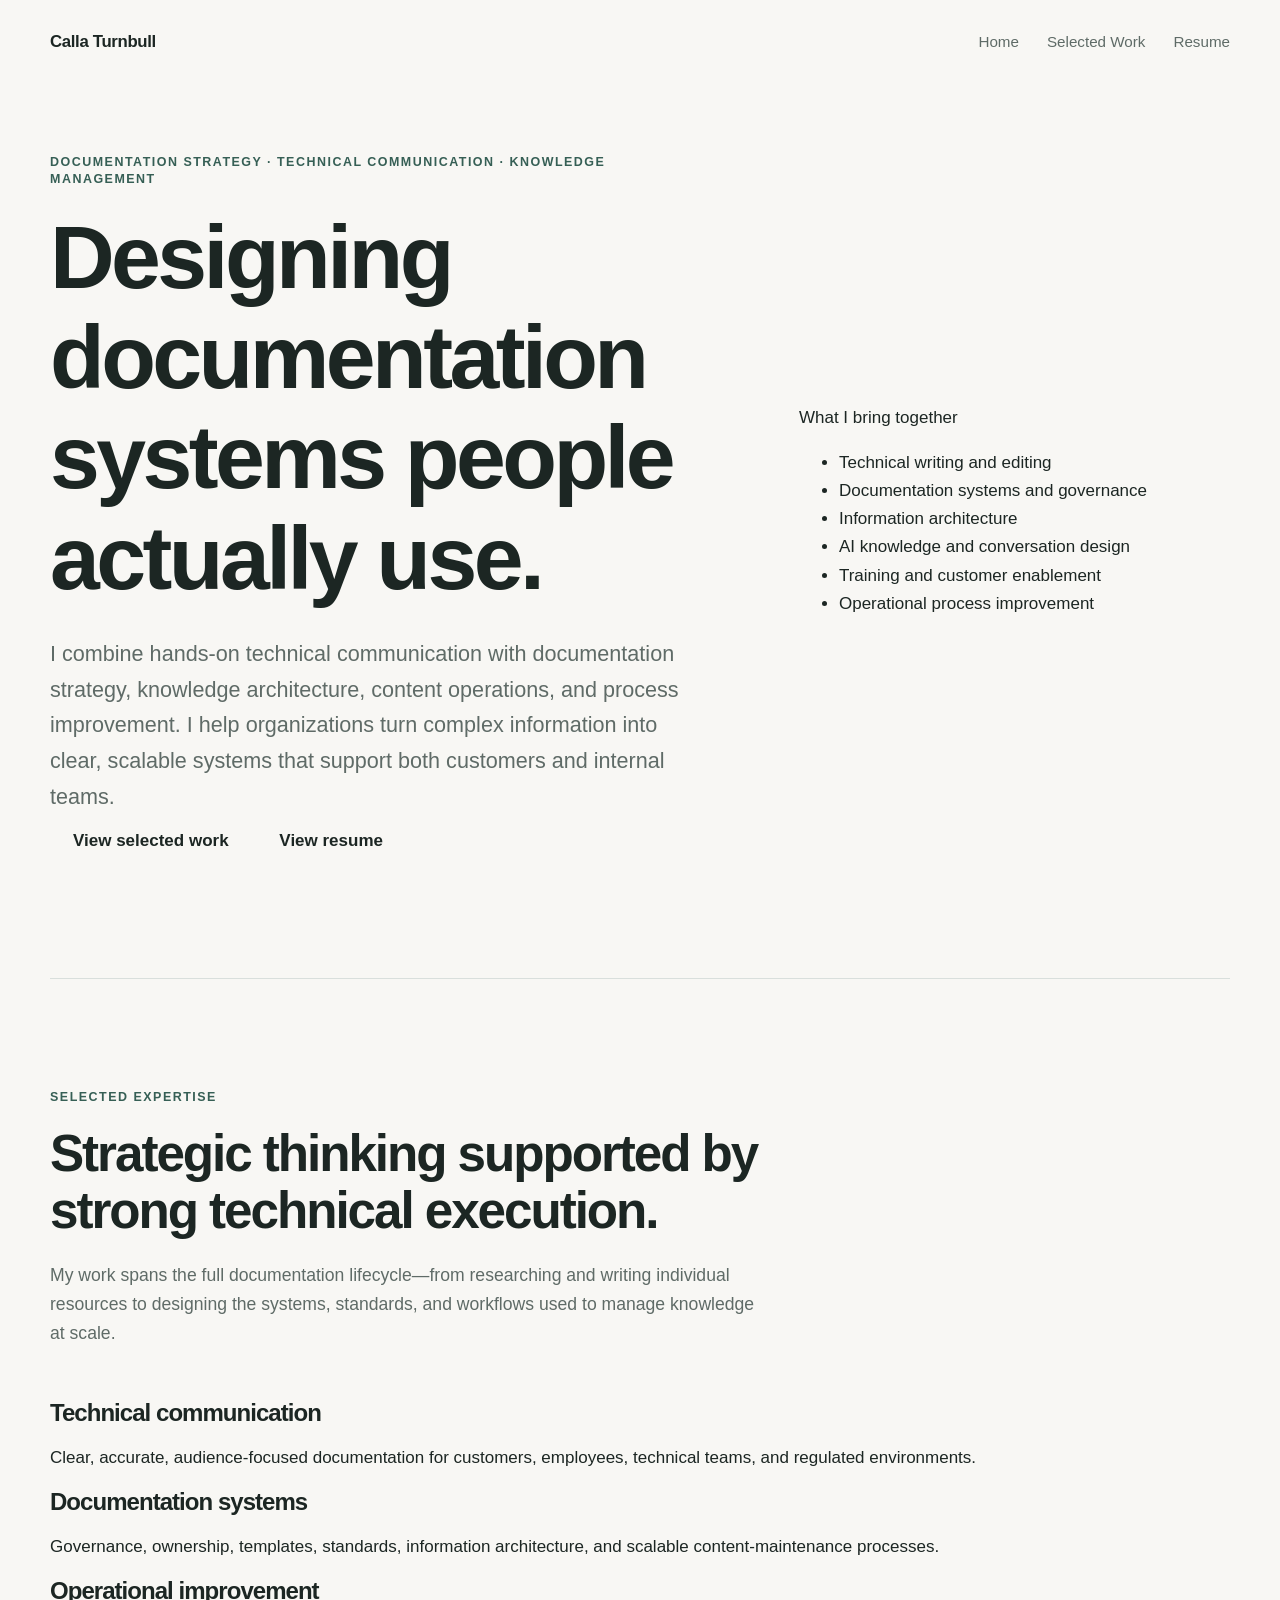
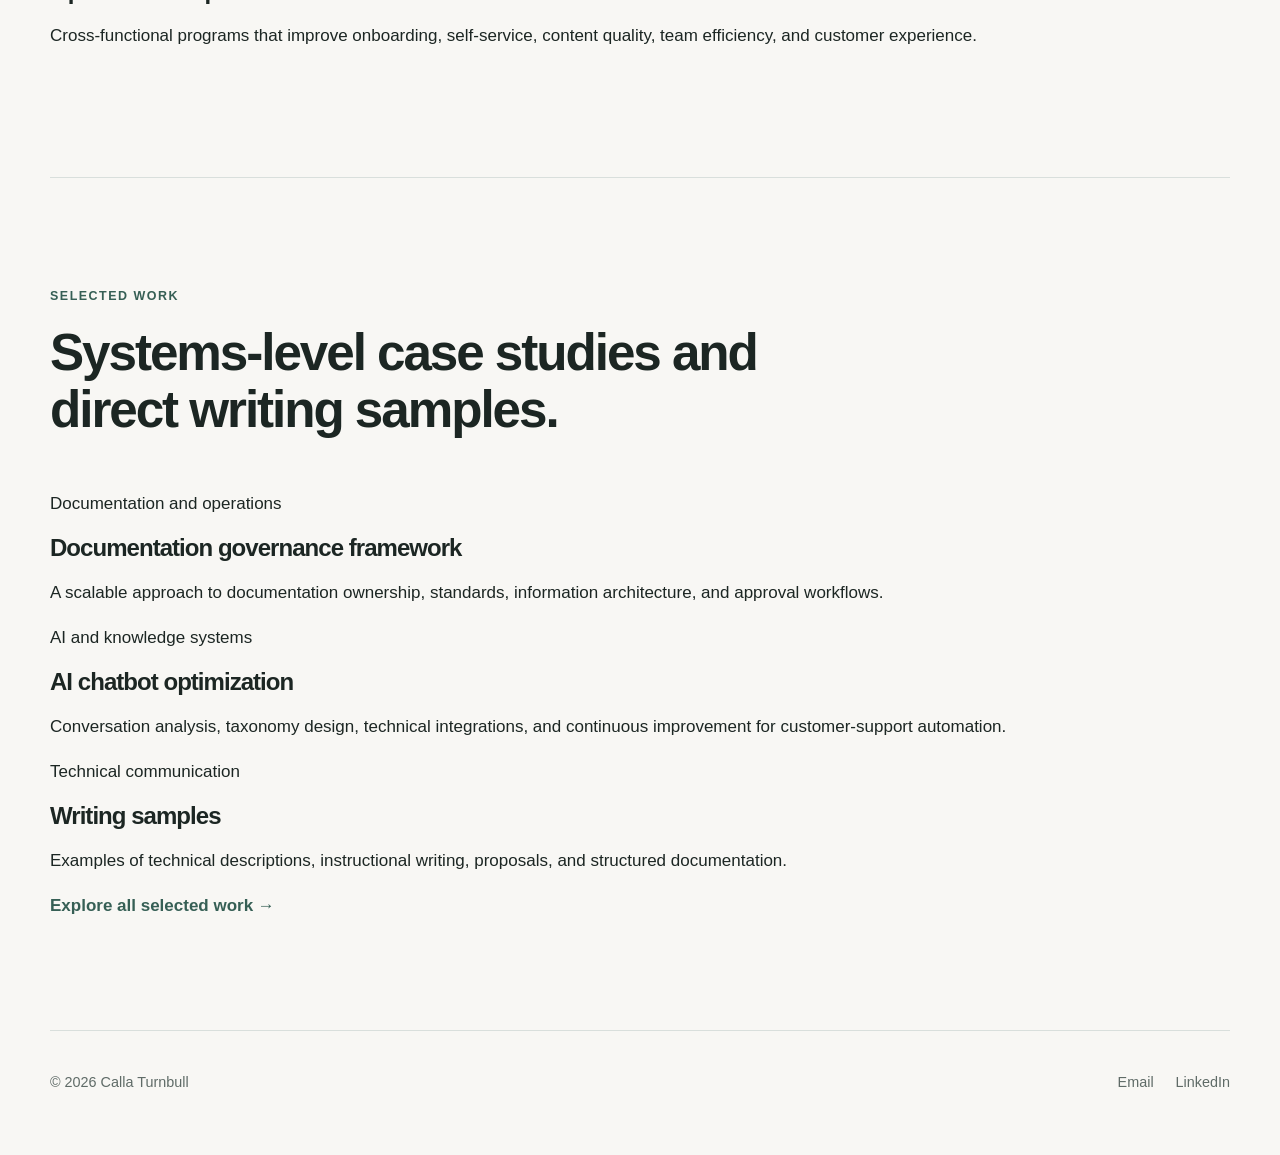
==== index.html @ 66ee150f "Replace homepage structure" ====
<!DOCTYPE html>
<html lang="en">
<head>
  <meta charset="UTF-8">

  <meta
    name="viewport"
    content="width=device-width, initial-scale=1.0"
  >

  <meta
    name="description"
    content="Calla Turnbull specializes in documentation strategy, technical communication, knowledge management, and operational improvement."
  >

  <title>
    Calla Turnbull | Documentation Strategy and Technical Communication
  </title>

  <link rel="stylesheet" href="style.css">
</head>

<body>

  <header class="site-header">

    <a class="site-name" href="index.html">
      Calla Turnbull
    </a>

    <nav class="site-nav" aria-label="Main navigation">
      <a class="active" href="index.html">Home</a>
      <a href="work.html">Selected Work</a>
      <a href="resume.html">Resume</a>
    </nav>

  </header>

  <main>

    <section class="hero">

      <div class="hero-content">

        <p class="eyebrow">
          Documentation Strategy · Technical Communication · Knowledge Management
        </p>

        <h1>
          Designing documentation systems people actually use.
        </h1>

        <p class="hero-summary">
          I combine hands-on technical communication with documentation
          strategy, knowledge architecture, content operations, and process
          improvement. I help organizations turn complex information into
          clear, scalable systems that support both customers and internal teams.
        </p>

        <div class="button-row">

          <a class="button primary" href="work.html">
            View selected work
          </a>

          <a class="button secondary" href="resume.html">
            View resume
          </a>

        </div>

      </div>

      <div class="hero-visual">

        <div class="visual-card">

          <p class="visual-label">What I bring together</p>

          <ul>
            <li>Technical writing and editing</li>
            <li>Documentation systems and governance</li>
            <li>Information architecture</li>
            <li>AI knowledge and conversation design</li>
            <li>Training and customer enablement</li>
            <li>Operational process improvement</li>
          </ul>

        </div>

      </div>

    </section>


    <section class="expertise section">

      <div class="section-heading">

        <p class="eyebrow">
          Selected expertise
        </p>

        <h2>
          Strategic thinking supported by strong technical execution.
        </h2>

        <p>
          My work spans the full documentation lifecycle—from researching and
          writing individual resources to designing the systems, standards, and
          workflows used to manage knowledge at scale.
        </p>

      </div>

      <div class="expertise-grid">

        <article class="expertise-card">
          <h3>Technical communication</h3>
          <p>
            Clear, accurate, audience-focused documentation for customers,
            employees, technical teams, and regulated environments.
          </p>
        </article>

        <article class="expertise-card">
          <h3>Documentation systems</h3>
          <p>
            Governance, ownership, templates, standards, information
            architecture, and scalable content-maintenance processes.
          </p>
        </article>

        <article class="expertise-card">
          <h3>Operational improvement</h3>
          <p>
            Cross-functional programs that improve onboarding, self-service,
            content quality, team efficiency, and customer experience.
          </p>
        </article>

      </div>

    </section>


    <section class="selected-work-preview section">

      <div class="section-heading">

        <p class="eyebrow">
          Selected work
        </p>

        <h2>
          Systems-level case studies and direct writing samples.
        </h2>

      </div>

      <div class="work-preview-grid">

        <article class="work-preview-card">

          <p class="project-label">
            Documentation and operations
          </p>

          <h3>
            Documentation governance framework
          </h3>

          <p>
            A scalable approach to documentation ownership, standards,
            information architecture, and approval workflows.
          </p>

        </article>

        <article class="work-preview-card">

          <p class="project-label">
            AI and knowledge systems
          </p>

          <h3>
            AI chatbot optimization
          </h3>

          <p>
            Conversation analysis, taxonomy design, technical integrations, and
            continuous improvement for customer-support automation.
          </p>

        </article>

        <article class="work-preview-card">

          <p class="project-label">
            Technical communication
          </p>

          <h3>
            Writing samples
          </h3>

          <p>
            Examples of technical descriptions, instructional writing,
            proposals, and structured documentation.
          </p>

        </article>

      </div>

      <a class="text-link" href="work.html">
        Explore all selected work →
      </a>

    </section>

  </main>


  <footer class="site-footer">

    <p>
      © 2026 Calla Turnbull
    </p>

    <div class="footer-links">

      <a href="mailto:YOUR-EMAIL-ADDRESS">
        Email
      </a>

      <a href="YOUR-LINKEDIN-URL">
        LinkedIn
      </a>

    </div>

  </footer>

</body>
</html>
---- style.css ----
:root {
  --background: #f8f7f4;
  --surface: #ffffff;
  --text: #1c2623;
  --muted: #5f6b67;
  --border: #d9dfdc;
  --accent: #365f55;
  --accent-dark: #28483f;
  --accent-light: #e5eeea;
  --max-width: 1180px;
  --shadow: 0 18px 50px rgba(28, 38, 35, 0.08);
}

* {
  box-sizing: border-box;
}

html {
  scroll-behavior: smooth;
}

body {
  margin: 0;
  background: var(--background);
  color: var(--text);
  font-family:
    Inter,
    -apple-system,
    BlinkMacSystemFont,
    "Segoe UI",
    sans-serif;
  font-size: 17px;
  line-height: 1.65;
}

img {
  display: block;
  max-width: 100%;
}

a {
  color: inherit;
}

.site-header {
  display: flex;
  align-items: center;
  justify-content: space-between;
  width: min(calc(100% - 40px), var(--max-width));
  margin: 0 auto;
  padding: 28px 0;
}

.site-name {
  font-size: 1.05rem;
  font-weight: 700;
  letter-spacing: -0.02em;
  text-decoration: none;
}

.site-nav {
  display: flex;
  gap: 28px;
}

.site-nav a {
  color: var(--muted);
  font-size: 0.95rem;
  text-decoration: none;
}

.site-nav a:hover,
.site-nav a:focus-visible {
  color: var(--text);
}

main {
  width: min(calc(100% - 40px), var(--max-width));
  margin: 0 auto;
}

.hero {
  display: grid;
  grid-template-columns: minmax(0, 1.2fr) minmax(280px, 0.8fr);
  align-items: center;
  gap: clamp(48px, 8vw, 110px);
  min-height: 680px;
  padding: 70px 0 110px;
}

.eyebrow {
  margin: 0 0 18px;
  color: var(--accent);
  font-size: 0.78rem;
  font-weight: 700;
  letter-spacing: 0.12em;
  line-height: 1.4;
  text-transform: uppercase;
}

h1,
h2,
h3 {
  margin-top: 0;
  line-height: 1.12;
  letter-spacing: -0.04em;
}

h1 {
  max-width: 760px;
  margin-bottom: 28px;
  font-size: clamp(3.25rem, 7vw, 6rem);
  font-weight: 650;
}

h2 {
  margin-bottom: 22px;
  font-size: clamp(2.2rem, 4vw, 3.5rem);
  font-weight: 620;
}

h3 {
  margin-bottom: 16px;
  font-size: 1.5rem;
}

.hero-summary {
  max-width: 680px;
  margin: 0;
  color: var(--muted);
  font-size: clamp(1.1rem, 2vw, 1.35rem);
}

.button-group {
  display: flex;
  flex-wrap: wrap;
  gap: 14px;
  margin-top: 38px;
}

.button {
  display: inline-flex;
  align-items: center;
  justify-content: center;
  min-height: 52px;
  padding: 12px 22px;
  border: 1px solid transparent;
  border-radius: 999px;
  font-weight: 650;
  text-decoration: none;
  transition:
    transform 160ms ease,
    background-color 160ms ease,
    border-color 160ms ease;
}

.button:hover,
.button:focus-visible {
  transform: translateY(-2px);
}

.button-primary {
  background: var(--accent);
  color: #ffffff;
}

.button-primary:hover,
.button-primary:focus-visible {
  background: var(--accent-dark);
}

.button-secondary {
  border-color: var(--border);
  background: transparent;
}

.button-secondary:hover,
.button-secondary:focus-visible {
  border-color: var(--accent);
}

.hero-image img {
  width: 100%;
  aspect-ratio: 4 / 5;
  border-radius: 28px;
  box-shadow: var(--shadow);
  object-fit: cover;
}

.section {
  padding: 110px 0;
  border-top: 1px solid var(--border);
}

.section-heading {
  max-width: 720px;
  margin-bottom: 52px;
}

.section-heading > p:last-child {
  color: var(--muted);
  font-size: 1.1rem;
}

.project-grid {
  display: grid;
  grid-template-columns: repeat(3, minmax(0, 1fr));
  gap: 22px;
}

.project-card {
  min-height: 350px;
  padding: 34px;
  border: 1px solid var(--border);
  border-radius: 22px;
  background: var(--surface);
  transition:
    transform 180ms ease,
    box-shadow 180ms ease;
}

.project-card:hover {
  transform: translateY(-5px);
  box-shadow: var(--shadow);
}

.project-card-featured {
  background: var(--accent-light);
}

.project-card-content {
  display: flex;
  flex-direction: column;
  height: 100%;
}

.project-type {
  margin: 0 0 40px;
  color: var(--accent);
  font-size: 0.76rem;
  font-weight: 700;
  letter-spacing: 0.1em;
  text-transform: uppercase;
}

.project-card p:not(.project-type) {
  color: var(--muted);
}

.project-card a {
  margin-top: auto;
  padding-top: 28px;
  color: var(--accent);
  font-weight: 650;
  text-decoration: none;
}

.section-action {
  margin-top: 38px;
}

.text-link {
  color: var(--accent);
  font-weight: 650;
  text-decoration: none;
}

.text-link:hover,
.text-link:focus-visible {
  text-decoration: underline;
  text-underline-offset: 5px;
}

.about-preview {
  display: grid;
  grid-template-columns: 0.9fr 1.1fr;
  gap: clamp(50px, 9vw, 130px);
}

.about-preview p {
  color: var(--muted);
}

.site-footer {
  display: flex;
  justify-content: space-between;
  width: min(calc(100% - 40px), var(--max-width));
  margin: 0 auto;
  padding: 40px 0 60px;
  border-top: 1px solid var(--border);
  color: var(--muted);
  font-size: 0.9rem;
}

.site-footer p {
  margin: 0;
}

.footer-links {
  display: flex;
  gap: 22px;
}

.footer-links a {
  text-decoration: none;
}

.footer-links a:hover,
.footer-links a:focus-visible {
  color: var(--text);
}

@media (max-width: 860px) {
  .hero {
    grid-template-columns: 1fr;
    min-height: auto;
    padding-top: 60px;
  }

  .hero-content {
    order: 1;
  }

  .hero-image {
    order: 2;
    max-width: 520px;
  }

  .project-grid {
    grid-template-columns: 1fr;
  }

  .about-preview {
    grid-template-columns: 1fr;
  }
}

@media (max-width: 620px) {
  body {
    font-size: 16px;
  }

  .site-header {
    align-items: flex-start;
    flex-direction: column;
    gap: 18px;
  }

  .site-nav {
    flex-wrap: wrap;
    gap: 12px 20px;
  }

  .hero {
    padding: 48px 0 80px;
  }

  h1 {
    font-size: clamp(2.8rem, 14vw, 4rem);
  }

  .section {
    padding: 80px 0;
  }

  .project-card {
    min-height: 310px;
    padding: 28px;
  }

  .site-footer {
    flex-direction: column;
    gap: 20px;
  }
}
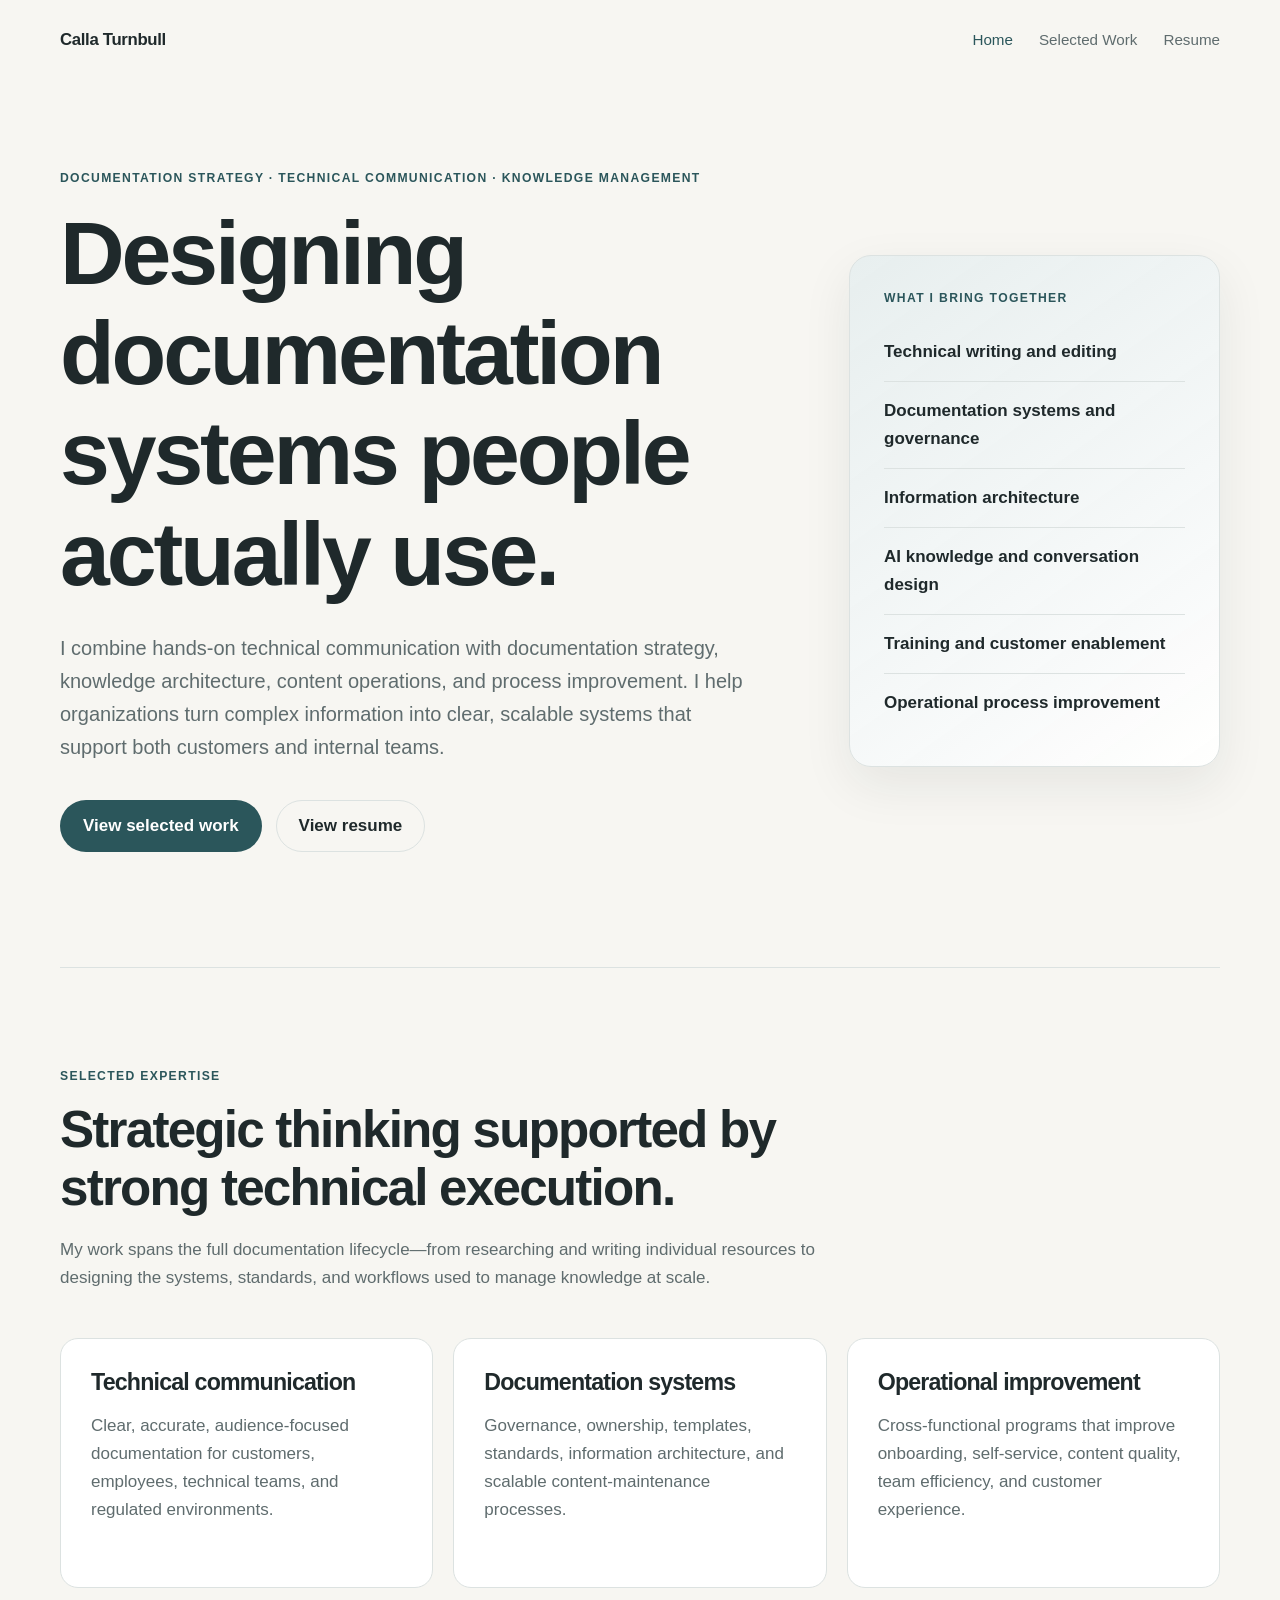
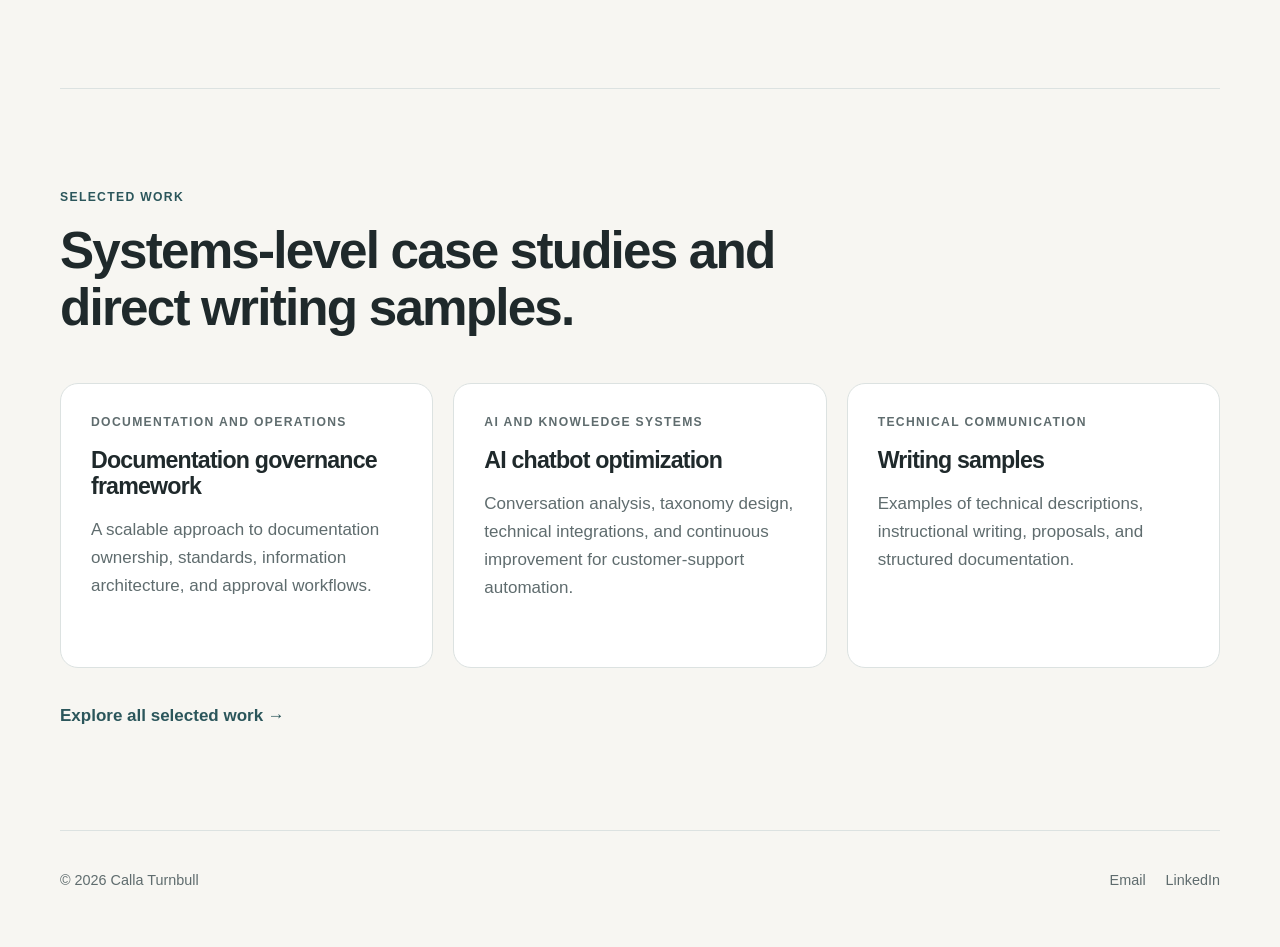
==== commit dc05a698: "Update contact information in footer links" ====
--- a/index.html
+++ b/index.html
@@ -230,11 +230,11 @@
 
     <div class="footer-links">
 
-      <a href="mailto:YOUR-EMAIL-ADDRESS">
+      <a href="mailto:callaturnbull@gmail.com">
         Email
       </a>
 
-      <a href="YOUR-LINKEDIN-URL">
+      <a href="https://www.linkedin.com/in/calla-turnbull-42857639/">
         LinkedIn
       </a>
 
--- a/style.css
+++ b/style.css
@@ -1,14 +1,14 @@
 :root {
-  --background: #f8f7f4;
+  --background: #f7f6f2;
   --surface: #ffffff;
-  --text: #1c2623;
-  --muted: #5f6b67;
-  --border: #d9dfdc;
-  --accent: #365f55;
-  --accent-dark: #28483f;
-  --accent-light: #e5eeea;
-  --max-width: 1180px;
-  --shadow: 0 18px 50px rgba(28, 38, 35, 0.08);
+  --text: #1f292b;
+  --muted: #5f6c6e;
+  --accent: #2b565b;
+  --accent-dark: #1f4246;
+  --accent-soft: #e6eeee;
+  --border: #dce2e1;
+  --shadow: 0 18px 50px rgba(31, 41, 43, 0.08);
+  --max-width: 1160px;
 }
 
 * {
@@ -23,44 +23,39 @@
   margin: 0;
   background: var(--background);
   color: var(--text);
-  font-family:
-    Inter,
-    -apple-system,
-    BlinkMacSystemFont,
-    "Segoe UI",
-    sans-serif;
+  font-family: Inter, -apple-system, BlinkMacSystemFont, "Segoe UI", sans-serif;
   font-size: 17px;
   line-height: 1.65;
 }
 
-img {
-  display: block;
-  max-width: 100%;
-}
-
 a {
   color: inherit;
 }
 
+.site-header,
+main,
+.site-footer {
+  width: min(calc(100% - 40px), var(--max-width));
+  margin: 0 auto;
+}
+
 .site-header {
   display: flex;
   align-items: center;
   justify-content: space-between;
-  width: min(calc(100% - 40px), var(--max-width));
-  margin: 0 auto;
-  padding: 28px 0;
+  padding: 26px 0;
 }
 
 .site-name {
   font-size: 1.05rem;
-  font-weight: 700;
+  font-weight: 750;
   letter-spacing: -0.02em;
   text-decoration: none;
 }
 
 .site-nav {
   display: flex;
-  gap: 28px;
+  gap: 26px;
 }
 
 .site-nav a {
@@ -70,30 +65,27 @@
 }
 
 .site-nav a:hover,
-.site-nav a:focus-visible {
-  color: var(--text);
-}
-
-main {
-  width: min(calc(100% - 40px), var(--max-width));
-  margin: 0 auto;
+.site-nav a:focus-visible,
+.site-nav a.active {
+  color: var(--accent);
 }
 
 .hero {
   display: grid;
-  grid-template-columns: minmax(0, 1.2fr) minmax(280px, 0.8fr);
+  grid-template-columns: minmax(0, 1.3fr) minmax(300px, 0.7fr);
   align-items: center;
-  gap: clamp(48px, 8vw, 110px);
-  min-height: 680px;
-  padding: 70px 0 110px;
-}
-
-.eyebrow {
-  margin: 0 0 18px;
+  gap: clamp(45px, 8vw, 100px);
+  padding: 90px 0 115px;
+}
+
+.eyebrow,
+.project-label,
+.visual-label {
+  margin: 0 0 16px;
   color: var(--accent);
-  font-size: 0.78rem;
-  font-weight: 700;
-  letter-spacing: 0.12em;
+  font-size: 0.76rem;
+  font-weight: 750;
+  letter-spacing: 0.11em;
   line-height: 1.4;
   text-transform: uppercase;
 }
@@ -103,50 +95,56 @@
 h3 {
   margin-top: 0;
   line-height: 1.12;
-  letter-spacing: -0.04em;
+  letter-spacing: -0.035em;
 }
 
 h1 {
-  max-width: 760px;
+  max-width: 780px;
   margin-bottom: 28px;
-  font-size: clamp(3.25rem, 7vw, 6rem);
+  font-size: clamp(3.2rem, 7vw, 6rem);
+  font-weight: 680;
+}
+
+h2 {
+  margin-bottom: 20px;
+  font-size: clamp(2.15rem, 4vw, 3.45rem);
   font-weight: 650;
 }
 
-h2 {
-  margin-bottom: 22px;
-  font-size: clamp(2.2rem, 4vw, 3.5rem);
-  font-weight: 620;
-}
-
 h3 {
-  margin-bottom: 16px;
-  font-size: 1.5rem;
+  margin-bottom: 14px;
+  font-size: 1.45rem;
+}
+
+.hero-summary,
+.section-heading > p:last-child,
+.expertise-card p,
+.work-preview-card p {
+  color: var(--muted);
 }
 
 .hero-summary {
-  max-width: 680px;
+  max-width: 720px;
   margin: 0;
-  color: var(--muted);
-  font-size: clamp(1.1rem, 2vw, 1.35rem);
-}
-
-.button-group {
+  font-size: clamp(1.08rem, 2vw, 1.25rem);
+}
+
+.button-row {
   display: flex;
   flex-wrap: wrap;
   gap: 14px;
-  margin-top: 38px;
+  margin-top: 36px;
 }
 
 .button {
   display: inline-flex;
   align-items: center;
   justify-content: center;
-  min-height: 52px;
-  padding: 12px 22px;
+  min-height: 50px;
+  padding: 11px 22px;
   border: 1px solid transparent;
   border-radius: 999px;
-  font-weight: 650;
+  font-weight: 700;
   text-decoration: none;
   transition:
     transform 160ms ease,
@@ -159,109 +157,99 @@
   transform: translateY(-2px);
 }
 
-.button-primary {
+.button.primary {
   background: var(--accent);
   color: #ffffff;
 }
 
-.button-primary:hover,
-.button-primary:focus-visible {
+.button.primary:hover,
+.button.primary:focus-visible {
   background: var(--accent-dark);
 }
 
-.button-secondary {
+.button.secondary {
   border-color: var(--border);
   background: transparent;
 }
 
-.button-secondary:hover,
-.button-secondary:focus-visible {
+.button.secondary:hover,
+.button.secondary:focus-visible {
   border-color: var(--accent);
 }
 
-.hero-image img {
+.hero-visual {
+  display: flex;
+  justify-content: center;
+}
+
+.visual-card {
   width: 100%;
-  aspect-ratio: 4 / 5;
-  border-radius: 28px;
-  box-shadow: var(--shadow);
-  object-fit: cover;
-}
-
-.section {
-  padding: 110px 0;
-  border-top: 1px solid var(--border);
-}
-
-.section-heading {
-  max-width: 720px;
-  margin-bottom: 52px;
-}
-
-.section-heading > p:last-child {
-  color: var(--muted);
-  font-size: 1.1rem;
-}
-
-.project-grid {
-  display: grid;
-  grid-template-columns: repeat(3, minmax(0, 1fr));
-  gap: 22px;
-}
-
-.project-card {
-  min-height: 350px;
   padding: 34px;
   border: 1px solid var(--border);
   border-radius: 22px;
+  background:
+    linear-gradient(
+      145deg,
+      rgba(230, 238, 238, 0.9),
+      rgba(255, 255, 255, 0.95)
+    );
+  box-shadow: var(--shadow);
+}
+
+.visual-card ul {
+  margin: 0;
+  padding: 0;
+  list-style: none;
+}
+
+.visual-card li {
+  padding: 15px 0;
+  border-bottom: 1px solid var(--border);
+  font-weight: 650;
+}
+
+.visual-card li:last-child {
+  border-bottom: 0;
+}
+
+.section {
+  padding: 100px 0;
+  border-top: 1px solid var(--border);
+}
+
+.section-heading {
+  max-width: 760px;
+  margin-bottom: 46px;
+}
+
+.expertise-grid,
+.work-preview-grid {
+  display: grid;
+  grid-template-columns: repeat(3, minmax(0, 1fr));
+  gap: 20px;
+}
+
+.expertise-card,
+.work-preview-card {
+  padding: 30px;
+  border: 1px solid var(--border);
+  border-radius: 18px;
   background: var(--surface);
-  transition:
-    transform 180ms ease,
-    box-shadow 180ms ease;
-}
-
-.project-card:hover {
-  transform: translateY(-5px);
-  box-shadow: var(--shadow);
-}
-
-.project-card-featured {
-  background: var(--accent-light);
-}
-
-.project-card-content {
-  display: flex;
-  flex-direction: column;
-  height: 100%;
-}
-
-.project-type {
-  margin: 0 0 40px;
+}
+
+.expertise-card {
+  min-height: 250px;
+}
+
+.work-preview-card {
+  min-height: 285px;
+}
+
+.text-link {
+  display: inline-block;
+  margin-top: 34px;
   color: var(--accent);
-  font-size: 0.76rem;
   font-weight: 700;
-  letter-spacing: 0.1em;
-  text-transform: uppercase;
-}
-
-.project-card p:not(.project-type) {
-  color: var(--muted);
-}
-
-.project-card a {
-  margin-top: auto;
-  padding-top: 28px;
-  color: var(--accent);
-  font-weight: 650;
-  text-decoration: none;
-}
-
-.section-action {
-  margin-top: 38px;
-}
-
-.text-link {
-  color: var(--accent);
-  font-weight: 650;
   text-decoration: none;
 }
 
@@ -271,22 +259,10 @@
   text-underline-offset: 5px;
 }
 
-.about-preview {
-  display: grid;
-  grid-template-columns: 0.9fr 1.1fr;
-  gap: clamp(50px, 9vw, 130px);
-}
-
-.about-preview p {
-  color: var(--muted);
-}
-
 .site-footer {
   display: flex;
   justify-content: space-between;
-  width: min(calc(100% - 40px), var(--max-width));
-  margin: 0 auto;
-  padding: 40px 0 60px;
+  padding: 38px 0 55px;
   border-top: 1px solid var(--border);
   color: var(--muted);
   font-size: 0.9rem;
@@ -298,78 +274,181 @@
 
 .footer-links {
   display: flex;
-  gap: 22px;
-}
-
-.footer-links a {
-  text-decoration: none;
-}
-
-.footer-links a:hover,
-.footer-links a:focus-visible {
-  color: var(--text);
-}
-
-@media (max-width: 860px) {
+  gap: 20px;
+}
+
+.site-footer a {
+  text-decoration: none;
+}
+
+.site-footer a:hover,
+.site-footer a:focus-visible {
+  color: var(--accent);
+}
+
+@media (max-width: 900px) {
   .hero {
     grid-template-columns: 1fr;
-    min-height: auto;
-    padding-top: 60px;
-  }
-
-  .hero-content {
-    order: 1;
-  }
-
-  .hero-image {
-    order: 2;
-    max-width: 520px;
-  }
-
-  .project-grid {
+  }
+
+  .hero-visual {
+    justify-content: flex-start;
+  }
+
+  .visual-card {
+    max-width: 620px;
+  }
+
+  .expertise-grid,
+  .work-preview-grid {
     grid-template-columns: 1fr;
   }
-
-  .about-preview {
+  .case-study {
     grid-template-columns: 1fr;
   }
-}
-
-@media (max-width: 620px) {
+
+  .case-study-title {
+    position: static;
+  }
+
+  .sample-grid {
+    grid-template-columns: 1fr;
+  }}
+.page-intro {
+  max-width: 900px;
+  padding: 95px 0 100px;
+}
+
+.page-intro h1 {
+  font-size: clamp(3rem, 6vw, 5.4rem);
+}
+
+.page-intro > p {
+  max-width: 760px;
+  color: var(--muted);
+  font-size: 1.12rem;
+}
+
+.case-study-list {
+  border-top: 1px solid var(--border);
+}
+
+.case-study {
+  display: grid;
+  grid-template-columns: 0.72fr 1.28fr;
+  gap: clamp(40px, 8vw, 110px);
+  padding: 60px 0;
+  border-bottom: 1px solid var(--border);
+}
+
+.case-study-title {
+  position: sticky;
+  top: 28px;
+  align-self: start;
+}
+
+.case-study-body p {
+  color: var(--muted);
+}
+
+.case-study-body h4 {
+  margin: 28px 0 8px;
+  color: var(--text);
+  font-size: 0.82rem;
+  letter-spacing: 0.08em;
+  text-transform: uppercase;
+}
+
+.case-study-body h4:first-child {
+  margin-top: 0;
+}
+
+.case-study-body ul {
+  padding-left: 1.2rem;
+}
+
+.skill-tags {
+  display: flex;
+  flex-wrap: wrap;
+  gap: 10px;
+}
+
+.skill-tags span {
+  padding: 7px 12px;
+  border: 1px solid var(--border);
+  border-radius: 999px;
+  background: var(--accent-soft);
+  color: var(--accent-dark);
+  font-size: 0.88rem;
+  font-weight: 650;
+}
+
+.sample-grid {
+  display: grid;
+  grid-template-columns: repeat(3, minmax(0, 1fr));
+  gap: 20px;
+}
+
+.sample-card {
+  display: flex;
+  flex-direction: column;
+  min-height: 340px;
+  padding: 30px;
+  border: 1px solid var(--border);
+  border-radius: 18px;
+  background: var(--surface);
+}
+
+.sample-card > p {
+  color: var(--muted);
+}
+
+.sample-card .sample-skills {
+  font-size: 0.9rem;
+}
+
+.sample-card a {
+  margin-top: auto;
+  color: var(--accent);
+  font-weight: 700;
+  text-decoration: none;
+}
+
+.sample-card a:hover,
+.sample-card a:focus-visible {
+  text-decoration: underline;
+  text-underline-offset: 5px;
+}
+@media (max-width: 640px) {
   body {
     font-size: 16px;
   }
 
   .site-header {
     align-items: flex-start;
+    gap: 24px;
+  }
+
+  .site-nav {
     flex-direction: column;
-    gap: 18px;
-  }
-
-  .site-nav {
-    flex-wrap: wrap;
-    gap: 12px 20px;
+    gap: 8px;
+    text-align: right;
   }
 
   .hero {
-    padding: 48px 0 80px;
+    padding: 60px 0 85px;
   }
 
   h1 {
-    font-size: clamp(2.8rem, 14vw, 4rem);
+    font-size: clamp(2.7rem, 14vw, 4rem);
   }
 
   .section {
-    padding: 80px 0;
-  }
-
-  .project-card {
-    min-height: 310px;
-    padding: 28px;
+    padding: 75px 0;
   }
 
   .site-footer {
     flex-direction: column;
-    gap: 20px;
-  }
-}
+    gap: 16px;
+  }
+}
